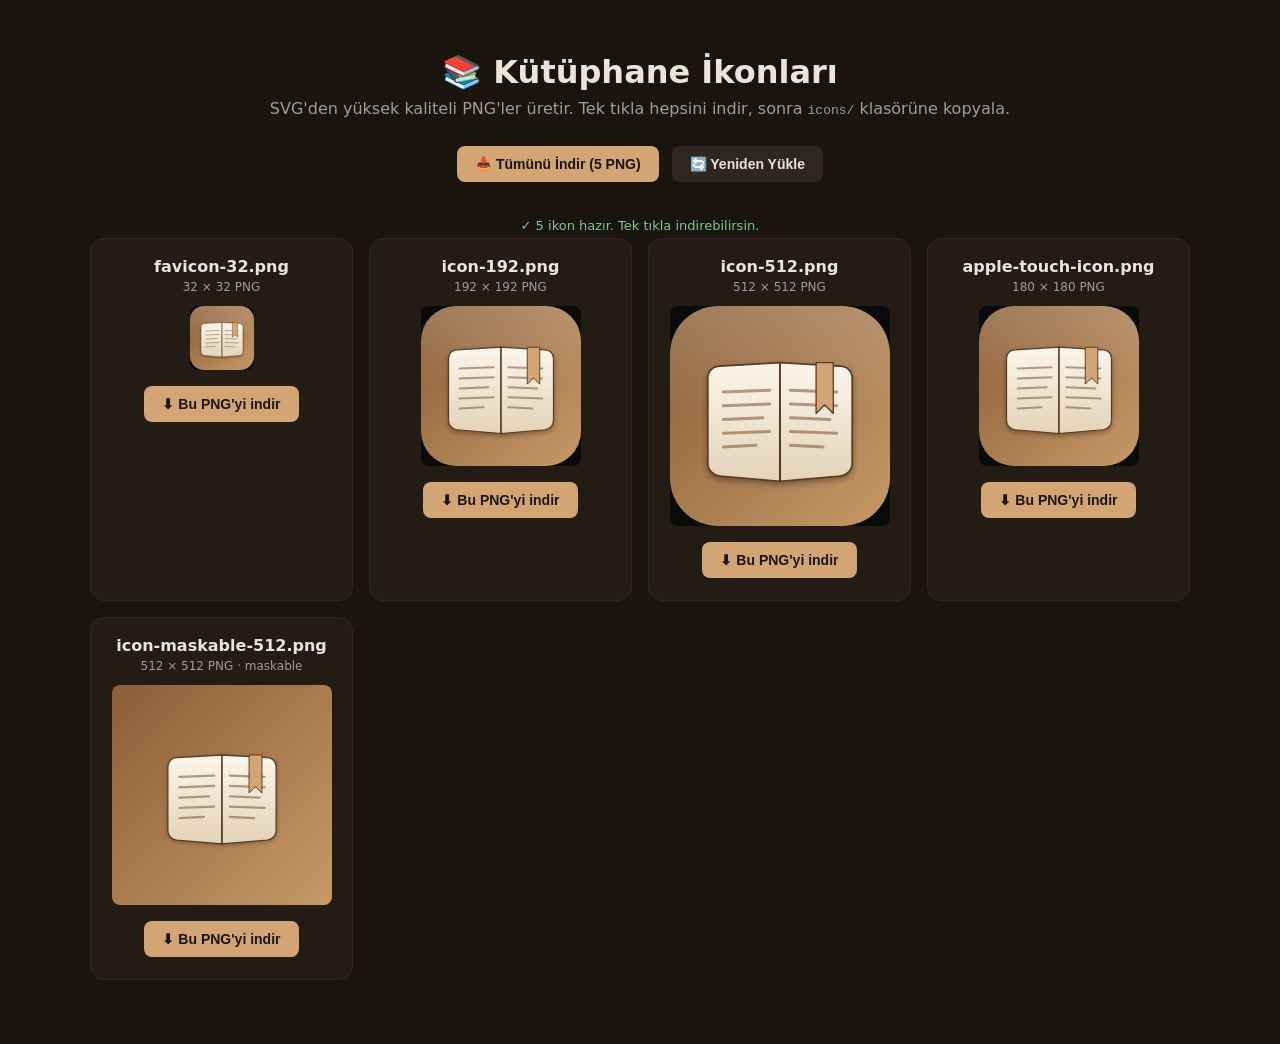
==== tools/icon-generator.html @ 04235966 "Add: Yuksek kaliteli SVG ikonlar ve PNG generator" ====
<!DOCTYPE html>
<html lang="tr">
<head>
<meta charset="UTF-8">
<title>İkon Üretici</title>
<style>
  body {
    font-family: system-ui, sans-serif;
    background: #1a140f;
    color: #ece4d6;
    margin: 0;
    padding: 32px;
    text-align: center;
  }
  h1 { font-weight: 600; margin-bottom: 8px; }
  p { color: #a89c8a; margin: 4px 0 24px; }
  .grid {
    display: grid;
    grid-template-columns: repeat(auto-fit, minmax(220px, 1fr));
    gap: 16px;
    max-width: 1100px;
    margin: 0 auto 32px;
  }
  .card {
    background: #221c15;
    border: 1px solid #2e2620;
    border-radius: 14px;
    padding: 18px;
  }
  .card h3 { margin: 0 0 4px; font-size: 16px; }
  .card .meta { color: #a89c8a; font-size: 12px; margin-bottom: 12px; }
  .card canvas {
    background: #0a0a0a;
    border-radius: 8px;
    max-width: 100%;
    height: auto;
    display: block;
    margin: 0 auto 12px;
  }
  button {
    background: #d4a574;
    color: #1a140f;
    border: 0;
    padding: 10px 18px;
    font-size: 14px;
    font-weight: 600;
    border-radius: 8px;
    cursor: pointer;
    transition: transform .15s ease, opacity .15s ease;
    margin: 4px;
  }
  button:hover { transform: translateY(-1px); }
  button:active { transform: scale(0.97); }
  button.secondary {
    background: #2e2620;
    color: #ece4d6;
  }
  .toolbar {
    margin: 24px 0 32px;
  }
  .status {
    color: #a89c8a;
    font-size: 13px;
    margin-top: 8px;
    min-height: 20px;
  }
  .ok { color: #7fc88e; }
</style>
</head>
<body>

<h1>📚 Kütüphane İkonları</h1>
<p>SVG'den yüksek kaliteli PNG'ler üretir. Tek tıkla hepsini indir, sonra <code>icons/</code> klasörüne kopyala.</p>

<div class="toolbar">
  <button id="download-all">📥 Tümünü İndir (5 PNG)</button>
  <button class="secondary" id="reload">🔄 Yeniden Yükle</button>
</div>
<div class="status" id="status"></div>

<div class="grid" id="grid"></div>

<script>
const SOURCES = [
  // [svg, output filename, size]
  { svg: "../icons/icon.svg",          name: "favicon-32.png",        size: 32,  display: 64  },
  { svg: "../icons/icon.svg",          name: "icon-192.png",          size: 192, display: 160 },
  { svg: "../icons/icon.svg",          name: "icon-512.png",          size: 512, display: 220 },
  { svg: "../icons/icon.svg",          name: "apple-touch-icon.png",  size: 180, display: 160 },
  { svg: "../icons/icon-maskable.svg", name: "icon-maskable-512.png", size: 512, display: 220, maskable: true },
];

const grid = document.getElementById("grid");
const status = document.getElementById("status");

function setStatus(msg, ok) {
  status.textContent = msg;
  status.className = "status " + (ok ? "ok" : "");
}

async function loadSvgAsImage(url) {
  const res = await fetch(url);
  if (!res.ok) throw new Error(`SVG yüklenemedi: ${url}`);
  const text = await res.text();
  const blob = new Blob([text], { type: "image/svg+xml" });
  const blobUrl = URL.createObjectURL(blob);
  return new Promise((resolve, reject) => {
    const img = new Image();
    img.onload = () => { URL.revokeObjectURL(blobUrl); resolve(img); };
    img.onerror = (e) => { URL.revokeObjectURL(blobUrl); reject(e); };
    img.src = blobUrl;
  });
}

async function renderIcon({ svg, name, size, display, maskable }) {
  const card = document.createElement("div");
  card.className = "card";
  card.innerHTML = `
    <h3>${name}</h3>
    <div class="meta">${size} × ${size} PNG${maskable ? " · maskable" : ""}</div>
    <canvas width="${display}" height="${display}"></canvas>
    <button data-name="${name}">⬇ Bu PNG'yi indir</button>
  `;
  grid.appendChild(card);

  const canvas = card.querySelector("canvas");
  const ctx = canvas.getContext("2d");

  try {
    const img = await loadSvgAsImage(svg);
    // Önizleme için küçük canvas'a çiz
    const previewSize = display;
    canvas.width = previewSize;
    canvas.height = previewSize;
    ctx.drawImage(img, 0, 0, previewSize, previewSize);

    // İndirme için yüksek çözünürlüklü canvas oluştur
    const fullCanvas = document.createElement("canvas");
    fullCanvas.width = size;
    fullCanvas.height = size;
    const fullCtx = fullCanvas.getContext("2d");
    fullCtx.imageSmoothingEnabled = true;
    fullCtx.imageSmoothingQuality = "high";
    fullCtx.drawImage(img, 0, 0, size, size);

    const btn = card.querySelector("button");
    btn.addEventListener("click", () => {
      fullCanvas.toBlob((blob) => {
        const url = URL.createObjectURL(blob);
        const a = document.createElement("a");
        a.href = url;
        a.download = name;
        document.body.appendChild(a);
        a.click();
        document.body.removeChild(a);
        URL.revokeObjectURL(url);
      }, "image/png");
    });

    return { name, fullCanvas };
  } catch (err) {
    card.innerHTML += `<div style="color:#e88;">Hata: ${err.message}</div>`;
    return null;
  }
}

async function init() {
  grid.innerHTML = "";
  setStatus("İkonlar oluşturuluyor…");
  const results = await Promise.all(SOURCES.map(renderIcon));
  const ok = results.filter(Boolean);
  setStatus(`✓ ${ok.length} ikon hazır. Tek tıkla indirebilirsin.`, true);
  return ok;
}

let allIcons = [];
init().then(list => allIcons = list);

document.getElementById("download-all").addEventListener("click", async () => {
  if (allIcons.length === 0) { setStatus("Önce ikonlar yüklenmeli."); return; }
  setStatus("İndiriliyor…");
  for (const { name, fullCanvas } of allIcons) {
    await new Promise((resolve) => {
      fullCanvas.toBlob((blob) => {
        const url = URL.createObjectURL(blob);
        const a = document.createElement("a");
        a.href = url;
        a.download = name;
        document.body.appendChild(a);
        a.click();
        document.body.removeChild(a);
        URL.revokeObjectURL(url);
        setTimeout(resolve, 200); // tarayıcılar arası indirme aralığı
      }, "image/png");
    });
  }
  setStatus(`✓ Tümü indirildi (${allIcons.length} dosya). icons/ klasörüne kopyala.`, true);
});

document.getElementById("reload").addEventListener("click", () => {
  init().then(list => allIcons = list);
});
</script>
</body>
</html>
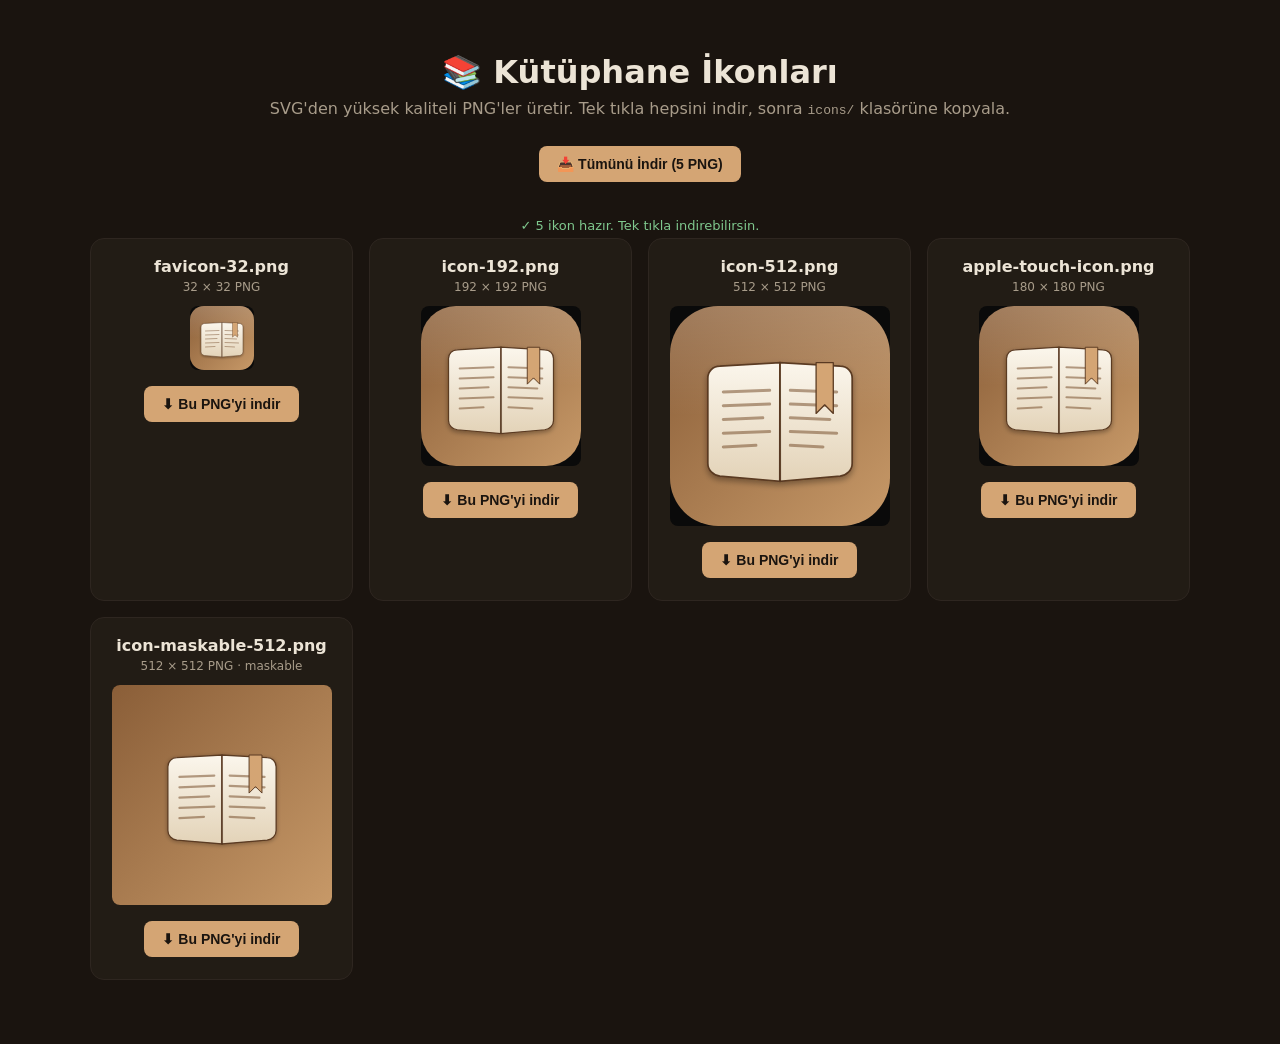
==== commit b3adbfc0: "Fix: Icon generator data URL ile calissin (file:// uyumlu)" ====
--- a/tools/icon-generator.html
+++ b/tools/icon-generator.html
@@ -55,9 +55,7 @@
     background: #2e2620;
     color: #ece4d6;
   }
-  .toolbar {
-    margin: 24px 0 32px;
-  }
+  .toolbar { margin: 24px 0 32px; }
   .status {
     color: #a89c8a;
     font-size: 13px;
@@ -74,20 +72,122 @@
 
 <div class="toolbar">
   <button id="download-all">📥 Tümünü İndir (5 PNG)</button>
-  <button class="secondary" id="reload">🔄 Yeniden Yükle</button>
 </div>
 <div class="status" id="status"></div>
 
 <div class="grid" id="grid"></div>
 
 <script>
+// SVG içerikleri doğrudan gömülü (file:// CORS sorunu yok)
+const SVG_REGULAR = `<svg xmlns="http://www.w3.org/2000/svg" viewBox="0 0 512 512" width="512" height="512">
+  <defs>
+    <linearGradient id="bg" x1="0" y1="0" x2="1" y2="1">
+      <stop offset="0%" stop-color="#8a5e38"/>
+      <stop offset="100%" stop-color="#c79968"/>
+    </linearGradient>
+    <linearGradient id="bg-shine" x1="0" y1="0" x2="0" y2="1">
+      <stop offset="0%" stop-color="#ffffff" stop-opacity="0.18"/>
+      <stop offset="50%" stop-color="#ffffff" stop-opacity="0"/>
+    </linearGradient>
+    <linearGradient id="page" x1="0" y1="0" x2="0" y2="1">
+      <stop offset="0%" stop-color="#fbf6ec"/>
+      <stop offset="100%" stop-color="#e3d3b8"/>
+    </linearGradient>
+    <linearGradient id="page-shadow" x1="0" y1="0" x2="0" y2="1">
+      <stop offset="0%" stop-color="#000000" stop-opacity="0.0"/>
+      <stop offset="100%" stop-color="#000000" stop-opacity="0.18"/>
+    </linearGradient>
+    <filter id="soft-shadow" x="-20%" y="-20%" width="140%" height="140%">
+      <feGaussianBlur in="SourceAlpha" stdDeviation="8"/>
+      <feOffset dx="0" dy="6" result="offsetblur"/>
+      <feComponentTransfer><feFuncA type="linear" slope="0.35"/></feComponentTransfer>
+      <feMerge><feMergeNode/><feMergeNode in="SourceGraphic"/></feMerge>
+    </filter>
+  </defs>
+  <rect width="512" height="512" rx="112" ry="112" fill="url(#bg)"/>
+  <rect width="512" height="512" rx="112" ry="112" fill="url(#bg-shine)"/>
+  <g filter="url(#soft-shadow)">
+    <path d="M88 168 C88 152, 100 140, 116 140 L256 132 L256 408 L116 396 C100 394, 88 382, 88 366 Z"
+          fill="url(#page)" stroke="#5a3a22" stroke-width="4"/>
+    <path d="M424 168 C424 152, 412 140, 396 140 L256 132 L256 408 L396 396 C412 394, 424 382, 424 366 Z"
+          fill="url(#page)" stroke="#5a3a22" stroke-width="4"/>
+    <path d="M256 132 L256 408" stroke="#5a3a22" stroke-width="3" opacity="0.6"/>
+    <rect x="252" y="132" width="8" height="276" fill="url(#page-shadow)" opacity="0.4"/>
+  </g>
+  <g stroke="#7a5230" stroke-width="7" stroke-linecap="round" opacity="0.55">
+    <line x1="124" y1="200" x2="232" y2="196"/>
+    <line x1="124" y1="232" x2="232" y2="228"/>
+    <line x1="124" y1="264" x2="216" y2="260"/>
+    <line x1="124" y1="296" x2="232" y2="292"/>
+    <line x1="124" y1="328" x2="200" y2="324"/>
+  </g>
+  <g stroke="#7a5230" stroke-width="7" stroke-linecap="round" opacity="0.55">
+    <line x1="280" y1="196" x2="388" y2="200"/>
+    <line x1="280" y1="228" x2="388" y2="232"/>
+    <line x1="280" y1="260" x2="372" y2="264"/>
+    <line x1="280" y1="292" x2="388" y2="296"/>
+    <line x1="280" y1="324" x2="356" y2="328"/>
+  </g>
+  <path d="M340 132 L340 250 L360 230 L380 250 L380 132 Z"
+        fill="#d4a574" stroke="#5a3a22" stroke-width="3" stroke-linejoin="round"/>
+</svg>`;
+
+const SVG_MASKABLE = `<svg xmlns="http://www.w3.org/2000/svg" viewBox="0 0 512 512" width="512" height="512">
+  <defs>
+    <linearGradient id="bg" x1="0" y1="0" x2="1" y2="1">
+      <stop offset="0%" stop-color="#8a5e38"/>
+      <stop offset="100%" stop-color="#c79968"/>
+    </linearGradient>
+    <linearGradient id="page" x1="0" y1="0" x2="0" y2="1">
+      <stop offset="0%" stop-color="#fbf6ec"/>
+      <stop offset="100%" stop-color="#e3d3b8"/>
+    </linearGradient>
+    <linearGradient id="page-shadow" x1="0" y1="0" x2="0" y2="1">
+      <stop offset="0%" stop-color="#000000" stop-opacity="0.0"/>
+      <stop offset="100%" stop-color="#000000" stop-opacity="0.18"/>
+    </linearGradient>
+    <filter id="soft-shadow" x="-20%" y="-20%" width="140%" height="140%">
+      <feGaussianBlur in="SourceAlpha" stdDeviation="6"/>
+      <feOffset dx="0" dy="4" result="offsetblur"/>
+      <feComponentTransfer><feFuncA type="linear" slope="0.3"/></feComponentTransfer>
+      <feMerge><feMergeNode/><feMergeNode in="SourceGraphic"/></feMerge>
+    </filter>
+  </defs>
+  <rect width="512" height="512" fill="url(#bg)"/>
+  <g transform="translate(64, 64) scale(0.75)">
+    <g filter="url(#soft-shadow)">
+      <path d="M88 168 C88 152, 100 140, 116 140 L256 132 L256 408 L116 396 C100 394, 88 382, 88 366 Z"
+            fill="url(#page)" stroke="#5a3a22" stroke-width="4"/>
+      <path d="M424 168 C424 152, 412 140, 396 140 L256 132 L256 408 L396 396 C412 394, 424 382, 424 366 Z"
+            fill="url(#page)" stroke="#5a3a22" stroke-width="4"/>
+      <path d="M256 132 L256 408" stroke="#5a3a22" stroke-width="3" opacity="0.6"/>
+      <rect x="252" y="132" width="8" height="276" fill="url(#page-shadow)" opacity="0.4"/>
+    </g>
+    <g stroke="#7a5230" stroke-width="7" stroke-linecap="round" opacity="0.55">
+      <line x1="124" y1="200" x2="232" y2="196"/>
+      <line x1="124" y1="232" x2="232" y2="228"/>
+      <line x1="124" y1="264" x2="216" y2="260"/>
+      <line x1="124" y1="296" x2="232" y2="292"/>
+      <line x1="124" y1="328" x2="200" y2="324"/>
+    </g>
+    <g stroke="#7a5230" stroke-width="7" stroke-linecap="round" opacity="0.55">
+      <line x1="280" y1="196" x2="388" y2="200"/>
+      <line x1="280" y1="228" x2="388" y2="232"/>
+      <line x1="280" y1="260" x2="372" y2="264"/>
+      <line x1="280" y1="292" x2="388" y2="296"/>
+      <line x1="280" y1="324" x2="356" y2="328"/>
+    </g>
+    <path d="M340 132 L340 250 L360 230 L380 250 L380 132 Z"
+          fill="#d4a574" stroke="#5a3a22" stroke-width="3" stroke-linejoin="round"/>
+  </g>
+</svg>`;
+
 const SOURCES = [
-  // [svg, output filename, size]
-  { svg: "../icons/icon.svg",          name: "favicon-32.png",        size: 32,  display: 64  },
-  { svg: "../icons/icon.svg",          name: "icon-192.png",          size: 192, display: 160 },
-  { svg: "../icons/icon.svg",          name: "icon-512.png",          size: 512, display: 220 },
-  { svg: "../icons/icon.svg",          name: "apple-touch-icon.png",  size: 180, display: 160 },
-  { svg: "../icons/icon-maskable.svg", name: "icon-maskable-512.png", size: 512, display: 220, maskable: true },
+  { svg: SVG_REGULAR,  name: "favicon-32.png",        size: 32,  display: 64  },
+  { svg: SVG_REGULAR,  name: "icon-192.png",          size: 192, display: 160 },
+  { svg: SVG_REGULAR,  name: "icon-512.png",          size: 512, display: 220 },
+  { svg: SVG_REGULAR,  name: "apple-touch-icon.png",  size: 180, display: 160 },
+  { svg: SVG_MASKABLE, name: "icon-maskable-512.png", size: 512, display: 220, maskable: true },
 ];
 
 const grid = document.getElementById("grid");
@@ -98,17 +198,14 @@
   status.className = "status " + (ok ? "ok" : "");
 }
 
-async function loadSvgAsImage(url) {
-  const res = await fetch(url);
-  if (!res.ok) throw new Error(`SVG yüklenemedi: ${url}`);
-  const text = await res.text();
-  const blob = new Blob([text], { type: "image/svg+xml" });
-  const blobUrl = URL.createObjectURL(blob);
+function svgToImage(svgText) {
+  // Data URL üzerinden yükle - file:// için en güvenli
+  const encoded = "data:image/svg+xml;charset=utf-8," + encodeURIComponent(svgText);
   return new Promise((resolve, reject) => {
     const img = new Image();
-    img.onload = () => { URL.revokeObjectURL(blobUrl); resolve(img); };
-    img.onerror = (e) => { URL.revokeObjectURL(blobUrl); reject(e); };
-    img.src = blobUrl;
+    img.onload = () => resolve(img);
+    img.onerror = (e) => reject(new Error("SVG yüklenemedi"));
+    img.src = encoded;
   });
 }
 
@@ -127,14 +224,11 @@
   const ctx = canvas.getContext("2d");
 
   try {
-    const img = await loadSvgAsImage(svg);
-    // Önizleme için küçük canvas'a çiz
-    const previewSize = display;
-    canvas.width = previewSize;
-    canvas.height = previewSize;
-    ctx.drawImage(img, 0, 0, previewSize, previewSize);
-
-    // İndirme için yüksek çözünürlüklü canvas oluştur
+    const img = await svgToImage(svg);
+    canvas.width = display;
+    canvas.height = display;
+    ctx.drawImage(img, 0, 0, display, display);
+
     const fullCanvas = document.createElement("canvas");
     fullCanvas.width = size;
     fullCanvas.height = size;
@@ -190,15 +284,11 @@
         a.click();
         document.body.removeChild(a);
         URL.revokeObjectURL(url);
-        setTimeout(resolve, 200); // tarayıcılar arası indirme aralığı
+        setTimeout(resolve, 250);
       }, "image/png");
     });
   }
   setStatus(`✓ Tümü indirildi (${allIcons.length} dosya). icons/ klasörüne kopyala.`, true);
-});
-
-document.getElementById("reload").addEventListener("click", () => {
-  init().then(list => allIcons = list);
 });
 </script>
 </body>
